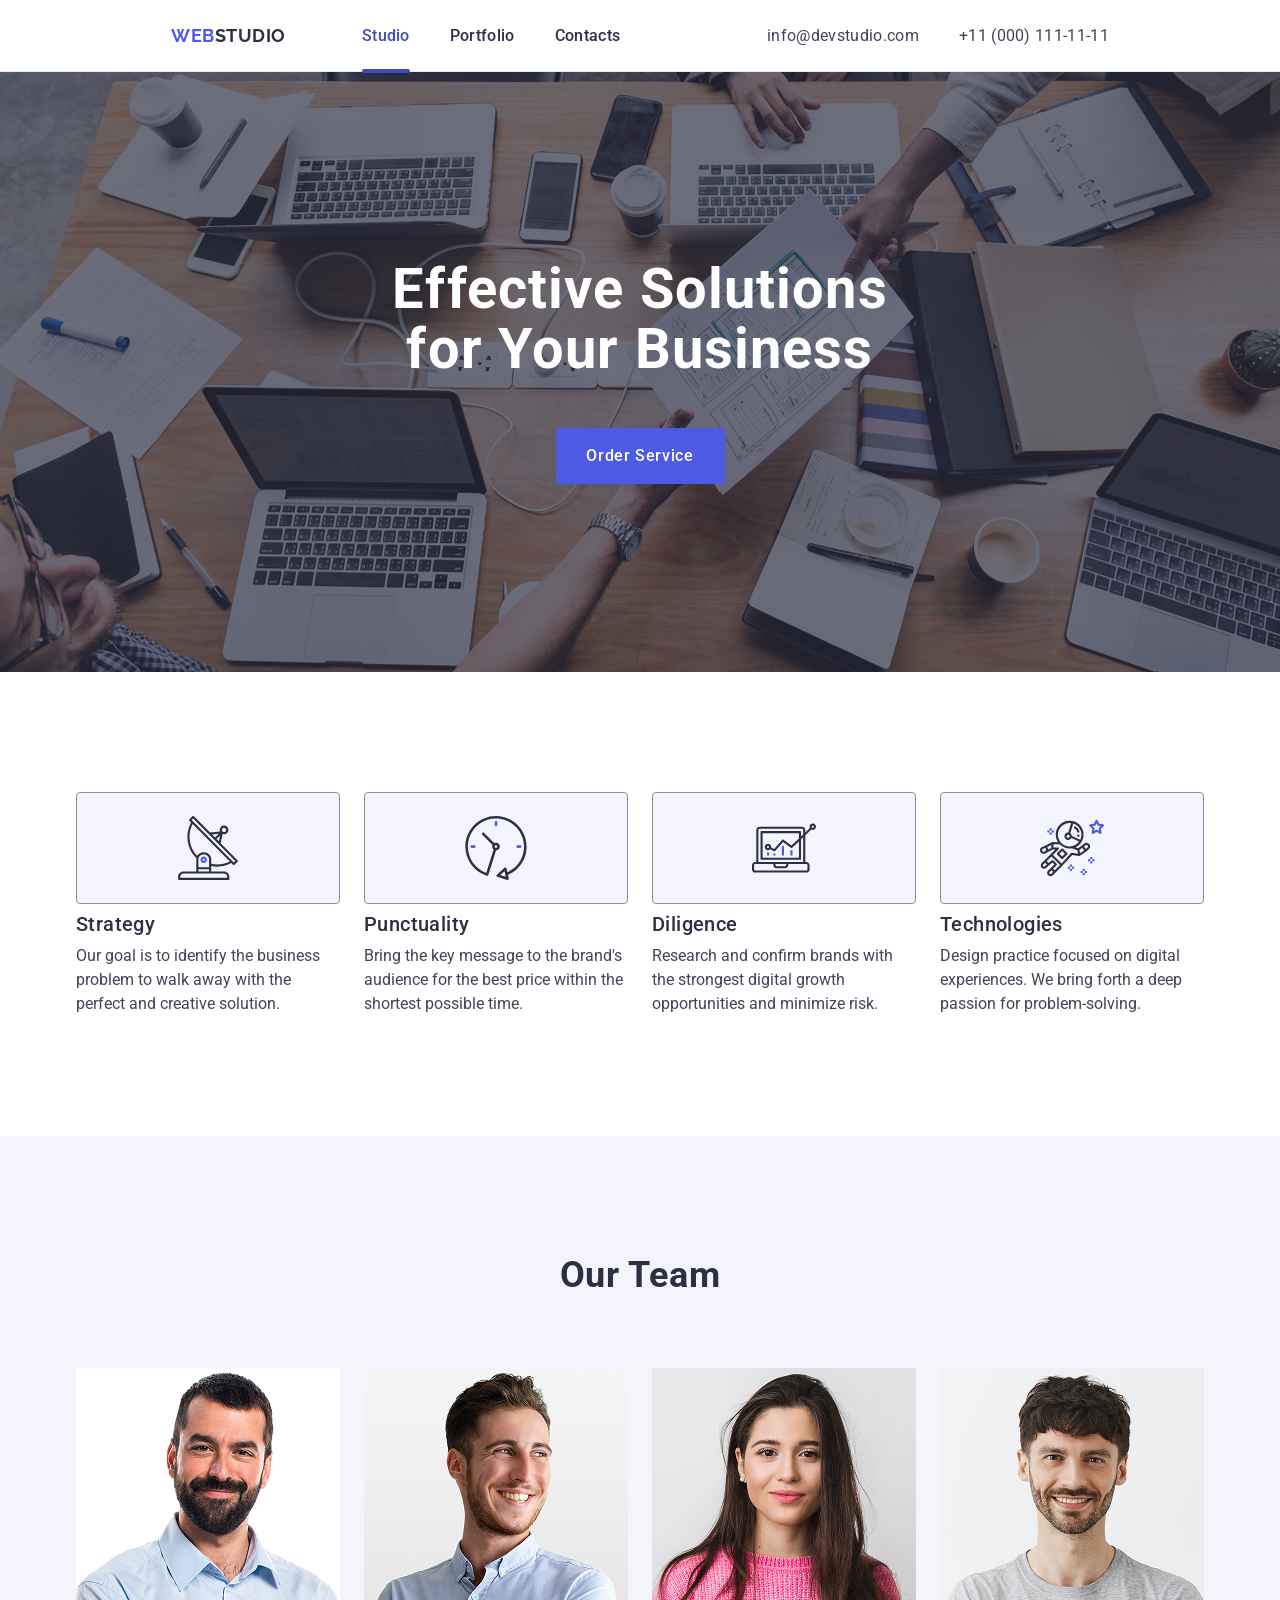
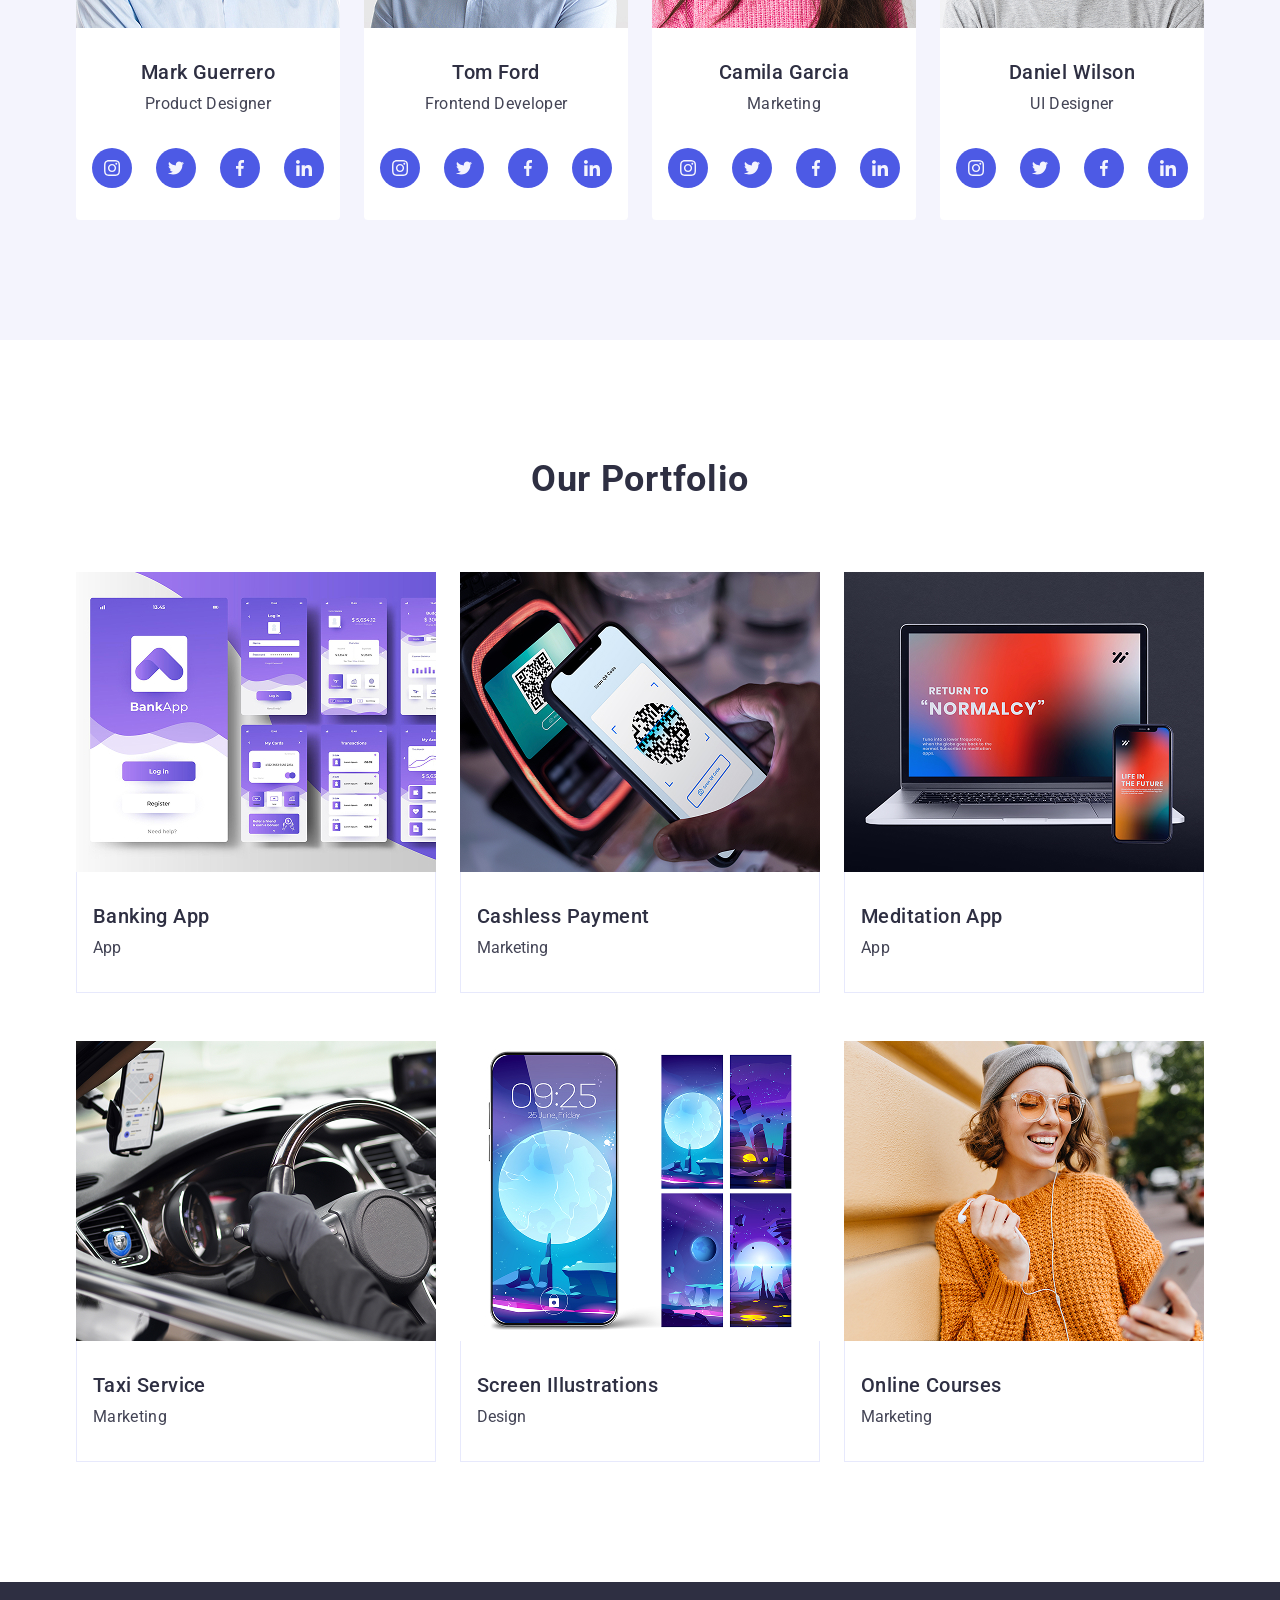
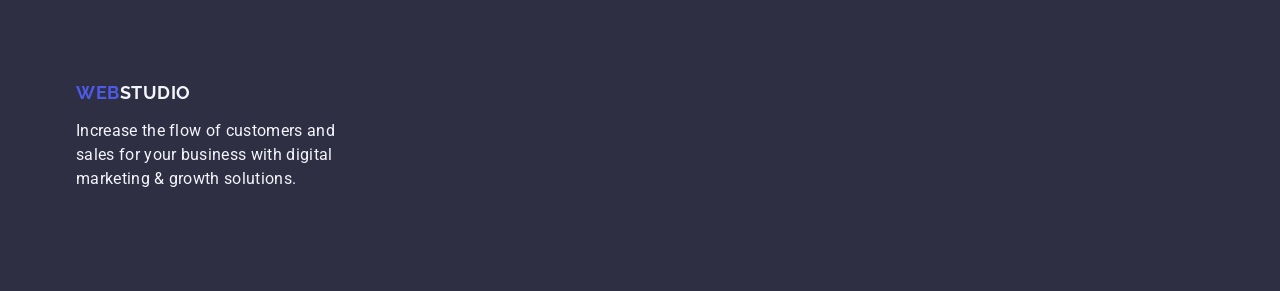
==== index.html @ c5ac5b54 "redo" ====
<!DOCTYPE html>
<html lang="en">

<head>
    <meta charset="UTF-8">
    <meta name="viewport" content="width=device-width, initial-scale=1.0">
    <title>Document</title>
    <link rel="preconnect" href="https://fonts.googleapis.com">
<link rel="preconnect" href="https://fonts.gstatic.com" crossorigin>
<link href="https://fonts.googleapis.com/css2?family=Raleway:ital,wght@0,100..900;1,100..900&family=Roboto:ital,wght@0,100..900;1,100..900&display=swap" rel="stylesheet">
    <link rel="stylesheet" href="https://cdnjs.cloudflare.com/ajax/libs/modern-normalize/3.0.1/modern-normalize.min.css" integrity="sha512-q6WgHqiHlKyOqslT/lgBgodhd03Wp4BEqKeW6nNtlOY4quzyG3VoQKFrieaCeSnuVseNKRGpGeDU3qPmabCANg==" crossorigin="anonymous" referrerpolicy="no-referrer" />
<link rel="stylesheet" href="./css/css.css">
</head>

<body>
    <header class="header">
        <div class="header-content container">
            
                
        <nav class="nav-panel">
            <a href="./index.html" class="site-logo">Web<span class="studio">Studio</span></a>
            
            <ul class="nav-items">
                
                <li><a href="./index.html" class="navigation nav-link-active">Studio</a></li>
                
                <li><a href="" class="navigation">Portfolio</a></li>
                <li><a href="" class="navigation">Contacts</a></li>
            </ul>
</nav>

            <address class="contact-information">
            <ul class="info-items">
                <li>
                    <a href="mailto:info@devstudio.com" class="info">info@devstudio.com</a>
                </li>
                <li>
                    <a href="tel:+110001111111" class="info">+11 (000) 111-11-11</a>
                </li>
            </ul>
        </address>
        </div>
    </header>

    <main>
        <section class="first-section">
        <div class="container">
            <h1 class="title">Effective Solutions
for Your Business</h1>
<button type="button" class="button">Order Service</button>
</div>
</section>


<section class="second-section">
    <div class="container">
<h2 class="second-title visually-hidden">content</h2>

<ul class="benefits">
    <li class="benefits-items">
        <div class="svg-container">
        <svg class="icon-antena icons">
            <use href="./images/icons.svg#icon-antenna" width="64" height="64"></use>
        </svg>
        </div>
        <h3 class="names-benefits">Strategy</h3>
        <p class="first-description">Our goal is to identify the business problem to walk away with the perfect and creative solution.</p>
    </li>

    <li class="benefits-items">
        <div class="svg-container">
        <svg class="icon-clock icons">
            <use href="./images/icons.svg#icon-clock" width="64" height="64"></use>
        </svg>
        </div>
        <h3 class="names-benefits"> Punctuality</h3>
        <p class="first-description">Bring the key message to the brand's audience for the best price within the shortest possible time.</p>
    </li>

    <li class="benefits-items">
        <div class="svg-container">
        <svg class="icon-diagram icons">
            <use href="./images/icons.svg#icon-diagram"></use>
        </svg>
        </div>
        <h3 class="names-benefits">Diligence</h3>
        <p class="first-description">Research and confirm brands with the strongest digital growth opportunities and minimize risk.</p>
    </li>

    <li class="benefits-items">
        <div class="svg-container">
        <svg class="icon-astronaut icons">
            <use href="./images/icons.svg#icon-astronaut" width="64" height="64"></use>
        </svg>
        </div>
        <h3 class="names-benefits">Technologies</h3>
        <p class="first-description">Design practice focused on digital experiences. We bring forth a deep passion for problem-solving.</p>
    </li>
</ul>
</div>
</section>

<section class="third-section">
    <div class="container">
<h2 class="third-title">Our Team</h2>
<ul class="workers">

    <li class="members">
        <img src="./images/webstudio/img-3.jpg" alt="designer1" width="264">
        <div class="workers-description">
        <h3 class="names">Mark Guerrero</h3>
        <p class="description">Product Designer</p>
        </div>
        <ul class="socialmedia-list">
    <li class="socialmedia-item"><a href="" class="social-link">
        <svg class="socialmedia-icon">
            <use href="./images/icons.svg#icon-instagram"></use>
        </svg>
    </a>
</li>
    <li class="socialmedia-item"><a href="" class="social-link">
        <svg class="socialmedia-icon">
            <use href="./images/icons.svg#icon-twitter"></use>
        </svg>
    </a>
</li>
    <li class="socialmedia-item"><a href="" class="social-link">
        <svg class="socialmedia-icon">
            <use href="./images/icons.svg#icon-vector"></use>
        </svg>
    </a>
</li>
    <li class="socialmedia-item"><a href="" class="social-link">
        <svg class="socialmedia-icon">
            <use href="./images/icons.svg#icon-linkedin"></use>
        </svg>
    </a>
</li>
</ul>
    </li> 

    <li class="members">
        <img src="./images/webstudio/img-2.jpg" alt="frontend" width="264">
        <div class="workers-description">
        <h3 class="names">Tom Ford</h3>
        <p class="description">Frontend Developer</p>
    </div>
    <ul class="socialmedia-list">
    <li class="socialmedia-item"><a href="" class="social-link">
        <svg class="socialmedia-icon">
            <use href="./images/icons.svg#icon-instagram"></use>
        </svg>
    </a>
</li>
    <li class="socialmedia-item"><a href="" class="social-link">
        <svg class="socialmedia-icon">
            <use href="./images/icons.svg#icon-twitter"></use>
        </svg>
    </a>
</li>
    <li class="socialmedia-item"><a href="" class="social-link">
        <svg class="socialmedia-icon">
            <use href="./images/icons.svg#icon-vector"></use>
        </svg>
    </a>
</li>
    <li class="socialmedia-item"><a href="" class="social-link">
        <svg class="socialmedia-icon">
            <use href="./images/icons.svg#icon-linkedin"></use>
        </svg>
    </a>
</li>
</ul>
    </li>

    <li class="members">
        <img src="./images/webstudio/img-1.jpg" alt="marketing" width="264">
        <div class="workers-description">
        <h3 class="names">Camila Garcia</h3>
        <p class="description">Marketing</p>
        </div>
        <ul class="socialmedia-list">
    <li class="socialmedia-item"><a href="" class="social-link">
        <svg class="socialmedia-icon">
            <use href="./images/icons.svg#icon-instagram"></use>
        </svg>
    </a>
</li>
    <li class="socialmedia-item"><a href="" class="social-link">
        <svg class="socialmedia-icon">
            <use href="./images/icons.svg#icon-twitter"></use>
        </svg>
    </a>
</li>
    <li class="socialmedia-item"><a href="" class="social-link">
        <svg class="socialmedia-icon">
            <use href="./images/icons.svg#icon-vector"></use>
        </svg>
    </a>
</li>
    <li class="socialmedia-item"><a href="" class="social-link">
        <svg class="socialmedia-icon">
            <use href="./images/icons.svg#icon-linkedin"></use>
        </svg>
    </a>
</li>
</ul>
    </li>




    <li class="members">
        <img src="./images/webstudio/img.jpg" alt="ui" width="264">
    <div class="workers-description">
        <h3 class="names">Daniel Wilson</h3>
        <p class="description">UI Designer</p>
        </div>
<ul class="socialmedia-list">
    <li class="socialmedia-item"><a href="" class="social-link">
        <svg class="socialmedia-icon">
            <use href="./images/icons.svg#icon-instagram"></use>
        </svg>
    </a>
</li>
    <li class="socialmedia-item"><a href="" class="social-link">
        <svg class="socialmedia-icon">
            <use href="./images/icons.svg#icon-twitter"></use>
        </svg>
    </a>
</li>
    <li class="socialmedia-item"><a href="" class="social-link">
        <svg class="socialmedia-icon">
            <use href="./images/icons.svg#icon-vector"></use>
        </svg>
    </a>
</li>
    <li class="socialmedia-item"><a href="" class="social-link">
        <svg class="socialmedia-icon">
            <use href="./images/icons.svg#icon-linkedin"></use>
        </svg>
    </a>
</li>
</ul>
</li>
</ul>
</div>
</section>

<section class="fourth-section">
    <div class="container">
    <h2 class="fourth-title">Our Portfolio</h2>

    <ul class="portfolio">
        <li class="portfolio-items"><img src="./images/cards/img-5.jpg" alt="card1" width="360">
            <div class="app">
            <h3 class="names-portfolio">Banking App</h3><p class="description-portfolio">App</p>
            </div>
</li>
            <li class="portfolio-items"><img src="./images/cards/img-4.jpg" alt="card2" width="360">
            <div class="app">
            <h3 class="names-portfolio">Cashless Payment</h3><p class="description-portfolio">Marketing</p>
            </div>
</li>

        <li class="portfolio-items"><img src="./images/cards/img-3.jpg" alt="card3" width="360">
            <div class="app">
            <h3 class="names-portfolio">Meditation App</h3><p class="description-pofrtfolio">App</p>
            </div>
</li>
        <li class="portfolio-items"><img src="./images/cards/img-2.jpg" alt="card4" width="360">
            <div class="app">
            <h3 class="names-portfolio">Taxi Service</h3><p class="description-pofrtfolio">Marketing</p>
            </div>
</li>
            
        <li class="portfolio-items"><img src="./images/cards/img-1.jpg" alt="card5" width="360">
            <div class="app">
            <h3 class="names-portfolio">Screen Illustrations</h3><p class="description-potrfolio">Design</p>
            </div>
</li>
        <li class="portfolio-items"><img src="./images/cards/img.jpg" alt="card6" width="360">
            <div class="app">
            <h3 class="names-portfolio">Online Courses</h3><p class="description-potrfolio">Marketing</p>
            </div>
            </li>
    </ul>
    </div>
</section>

    </main>

    <footer class="footer">
        <div class="container">
        <a href="./index.html" class="site-logo logo-footer">Web<span class="studio-second">Studio</span></a>
        <p class="footer-paragraph">Increase the flow of customers and sales for your business with digital marketing & growth solutions.</p>
</div>

    </footer>

</body>
</html>
---- css/css.css ----
body {
    font-family: "Roboto", sans-serif;
    font-weight: 400;
    size: 16px;
    line-height: 24px;
    letter-spacing: 2%;
    color: #434455;
    background-color: #FFFFFF;
}

*,
*::before,
*::after {
  box-sizing: border-box;
}

* {
    text-decoration: none;
}

ul , li {
    margin: 0;
    padding: 0;
}

h1 ,h2 ,h3 , h4 , p {
    margin: 0;
    padding: 0;
}
.site-logo {
    font-family: "Raleway", sans-serif;
    font-weight: 700;
    font-size: 18px;
    line-height: 1.17;
    letter-spacing: 0.03em;
    text-transform: uppercase;
    color:  #4d5ae5;
    
}

.first-section .container {
    display: flex;
    flex-direction: column;
    justify-content: center;
    align-items: center;
    gap:48px;
}

ul {
    list-style: none;
    
}

img {
    display: block;
    width: 100%;
}

.studio {
    color: #2e2f42;
}

.navigation {
    font-weight: 500;
    font-size: 16px;
    line-height: 1.5;
    letter-spacing: 0.02em;
    color: #2e2f42;
    text-decoration: none;
    display: block;
    padding: 24px 0;   

}

.navigation:hover,
.navigation:focus {
    color: #404bbf;
}

.contact-information {
    font-style: normal;
    margin-left: auto;
    
}

.info {
    font-size: 16px;
    line-height: 1.5;
     letter-spacing: 0.02em;
     color: #434455;
}

.info:hover,
.info:focus {
    color: #404bbf;
}



.title {
    font-size: 56px;
    line-height: 1.07;
    text-align: center;
    letter-spacing: 0.02em;
    color: #ffffff;
    

}


.button:hover,
.button:focus{
    background-color: #404BBF;
}

.second-title {
     font-weight: 500;
     font-size: 20px;
     line-height: 1.2;
     letter-spacing: 0.02em;
     color:#2e2f42;
}

.description {
    font-size: 16px;
     line-height: 1.5;
     letter-spacing: 0.02em;
     color: #434455;
}

.third-section {
    background-color: #F4F4FD;

}

.third-title {
     font-size: 36px;
     line-height: 1.11;
     text-align: center;
      letter-spacing: 0.02em;
      text-transform: capitalize;
      color: #2e2f42;
       
}

.members {
    background-color:  #FFFFFF;
}

.names {
    font-weight: 500;
     font-size: 20px;
     line-height: 1.2;
     letter-spacing: 0.02em;
     color:#2e2f42;
      margin-bottom: 8px;
    text-align: center;
    
}

.fourth-title {
    font-size: 36px;
     line-height: 1.11;
     text-align: center;
      letter-spacing: 0.02em;
      text-transform: capitalize;
      color: #2e2f42;
}

.footer {
    background-color: #2e2f42;

}

.footer-paragraph {
    line-height: 1.5;
    color:#F4F4FD;
    letter-spacing:0.02em;
}

.studio-second {
    color: #f4f4fd;
}

img {
    display: block;
}

.header {
    border-bottom: 1px solid #e7e9fc;
    display: flex;
    align-items: center;
    justify-content: center;
    padding-left: 156px;
    padding-right: 156px;
    height: 72px;
     box-shadow:0px 2px 1px rgba(46, 47, 66, 0.08), 0px 1px 1px rgba(46, 47, 66, 0.16), 0px 1px 6px rgba(46, 47, 66, 0.08);
}

.container {
    width: 1158px;
    margin: 0 auto;
     padding: 0 15px;
}

.nav-panel {
    display: flex;
    align-items: center;
}



.nav-items {
    display: flex;
    gap:40px;
    margin-left: 76px;
}


.info-items {
    display:flex;
    gap:40px;
}

.info{
    transition: color 250ms cubic-bezier(0.4, 0, 0.2, 1);
}

.info:hover{
    color: #404bbf;
}
.header-content {
    display: flex;
    align-items: center;
}


.first-section {
    padding: 188px 0;
    background-color: #2e2f42;  
background-image: linear-gradient(
    rgba(46, 47, 66, 0.7), 
    rgba(46, 47, 66, 0.7)),
  url("../images/people-office 1.jpg");
  background-size: cover;
  max-width: 1440px;
  background-repeat: no-repeat;
  margin: 0 auto;
  
}

.title {
    max-width: 496px;

}

.button {
    display: block;
    min-width: 169px;
    height: 56px;
    border: none;
    border-radius: 4px;
    background-color:#4D5AE5;
    font-family:"Roboto", sans-serif;
    font-weight: 500;
    font-size: 16px;
    line-height: 1.5;
    letter-spacing: 0.04em;
    color: #ffffff;
    cursor: pointer;
    gap: 48px;
    transition: background-color 250ms cubic-bezier(0.4, 0, 0.2, 1);
}

.second-section {
    padding: 120px 0;

}

.visually-hidden {
  position: absolute;
  width: 1px;
  height: 1px;
  margin: -1px;
  border: 0;
  padding: 0;
  
  white-space: nowrap;
  clip-path: inset(100%);
  clip: rect(0 0 0 0);
  overflow: hidden;
}

.benefits {
display: flex;
gap: 24px;
}

.benefits-items {
width: calc((100% - 72px) / 4);
}


.svg-container {
    display: flex;
    justify-content: center;
    align-items: center;
    background-color: #F4F4FD;
    width: 100%;
    height: 112px;
    border-radius: 4px;
    border: 1px solid rgba(142, 143, 153, 1);
    margin-bottom: 8px;
}

.icons {
    width: 64px;
    height: 64px;
}

.names-benefits {
    margin-bottom: 8px;
    font-weight: 500;
     font-size: 20px;
     line-height: 1.2;
     letter-spacing: 0.02em;
     color:#2e2f42;

     
}


.third-section {
    padding: 120px 0;

}

.third-title {
    margin-bottom: 72px;
}

.workers {
    display: flex;
    gap: 24px;
}

.members{
width: calc((100% - 72px) / 4); 
border-radius: 0px 0px 4px 4px; 
}

.workers-description {
    padding: 32px 0;
}

.description {
    text-align: center;
}

.fourth-section {
    padding-top: 120px;
     padding-bottom: 120px;

}

.fourth-title {
    margin-bottom: 72px;

}

.portfolio {
    display: flex;
    flex-wrap: wrap;
    column-gap: 24px;
     row-gap: 48px;

}

.portfolio-items {
width: calc((100% - 48px) / 3); 
}


.app {
    padding: 32px 16px;
    border: 1px solid #e7e9fc;
    border-top: none;
}

.footer {
    padding: 100px 0;

}

.logo-footer {
    display: inline-block;
    margin-bottom: 16px;
    margin-right: 0;
}

.footer-paragraph {
    max-width: 264px;
}

.names-portfolio {
    font-weight: 500;
     font-size: 20px;
     line-height: 1.2;
     letter-spacing: 0.02em;
     color:#2e2f42;
      margin-bottom: 8px;
}

.description-pofrtfolio {
    font-size: 16px;
     line-height: 1.5;
     letter-spacing: 0.02em;
     color: #434455;
}

.socialmedia-icon {
    width: 16px;
    height: 16px;
    fill: #f4f4fd;
}

.social-link {
background-color: #4d5ae5;
    border-radius: 50%;
    width: 40px;
    height: 40px;
    display: flex;
    justify-content: center;
    align-items: center;
    margin-bottom: 32px;
}

.socialmedia-list {
    display: flex;
    gap: 24px;
    justify-content: center;
    
    
}

.nav-link-active {
    position: relative;
    color: #404bbf;
    transition: color 250ms cubic-bezier(0.4, 0, 0.2, 1);
}

.nav-link-active::after{
    content: "";
    position: absolute;
    width: 100%;
    bottom: -1px;
    left: 0;
    height: 4px;
    background-color: #404bbf;
    border-radius: 2px;
}
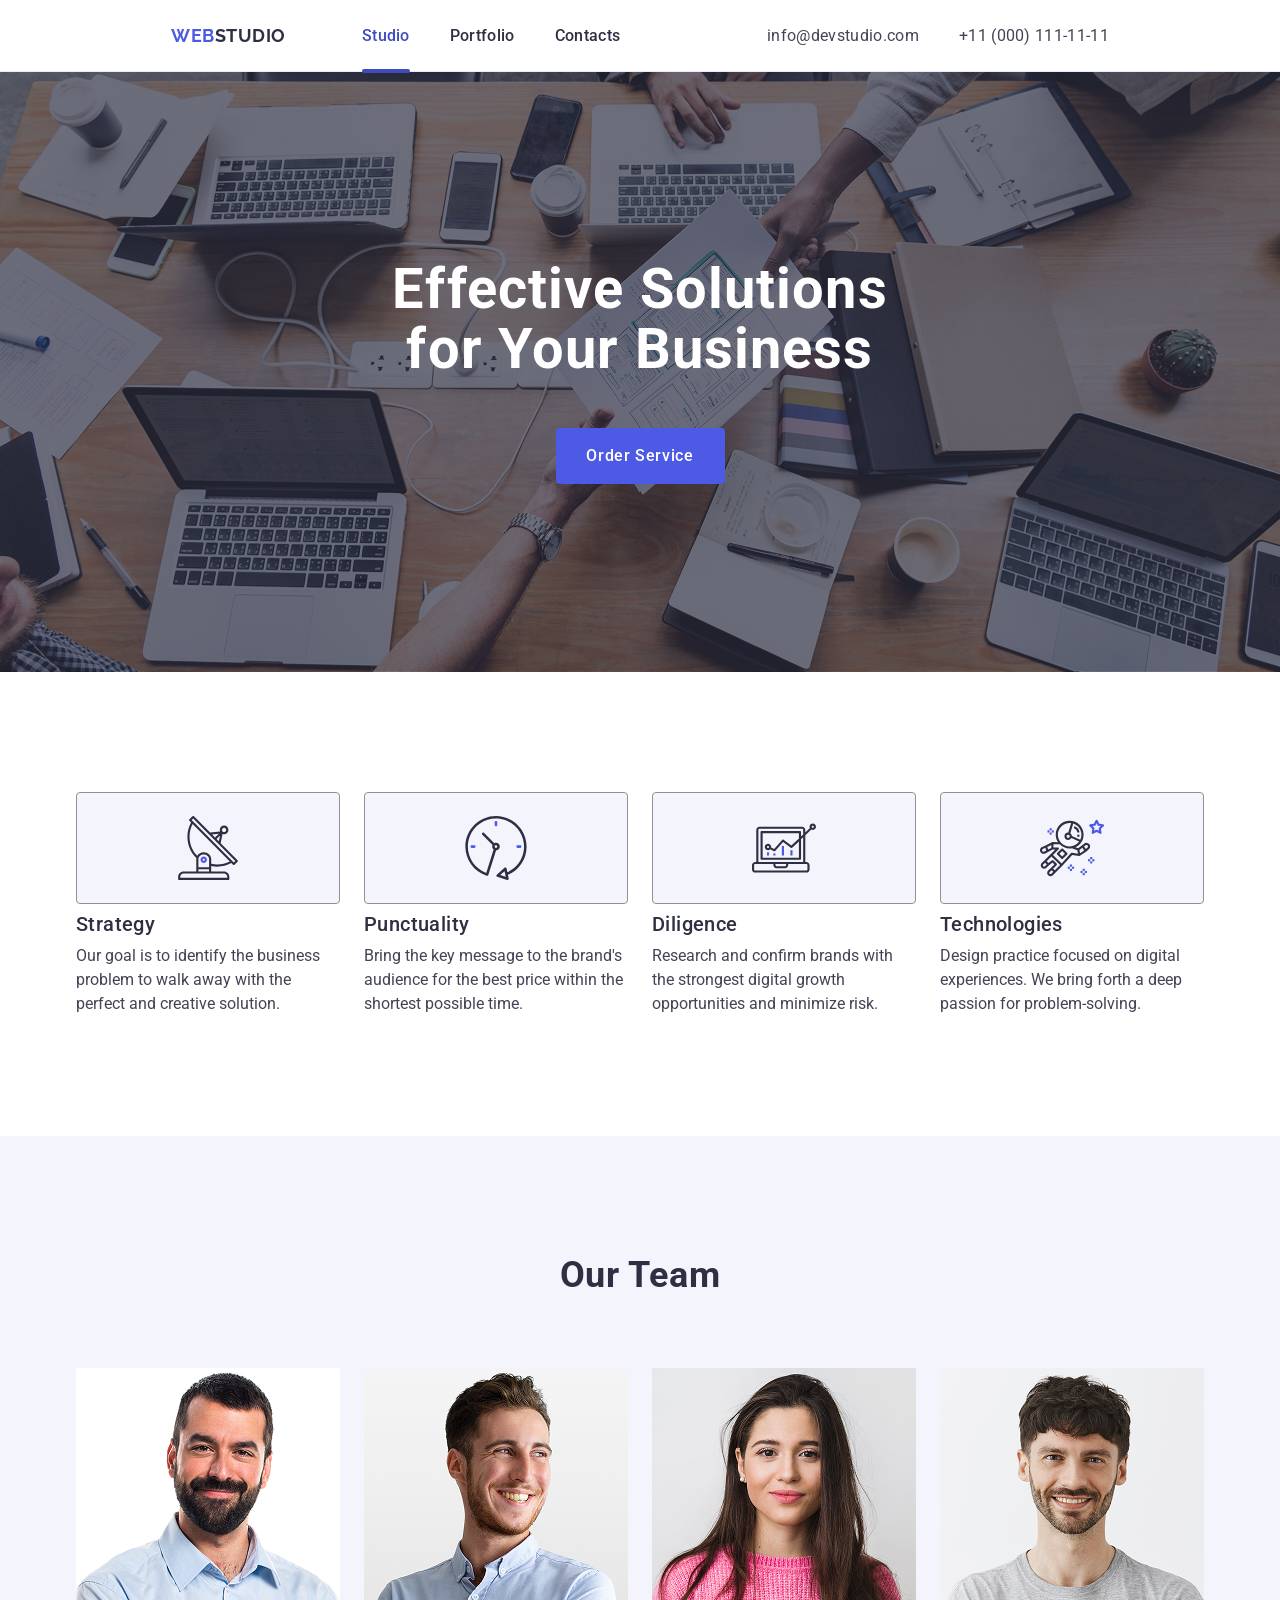
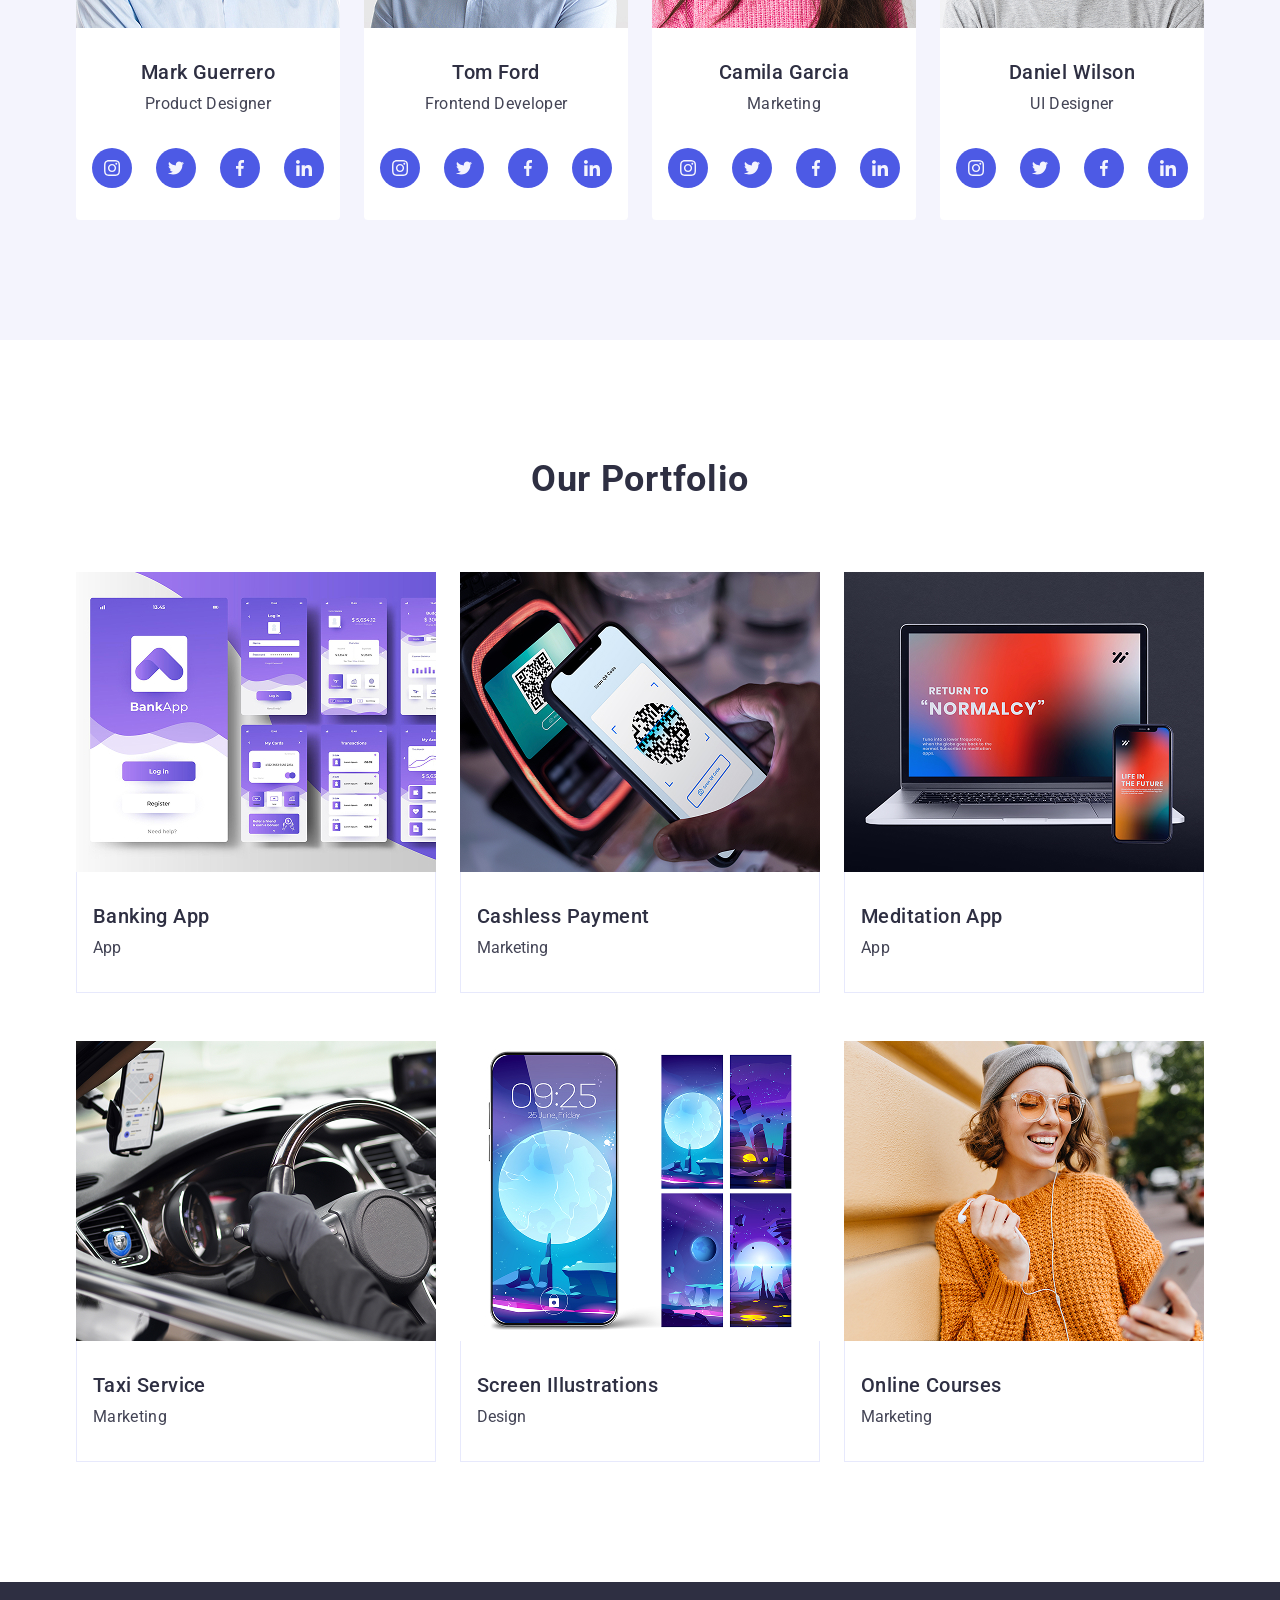
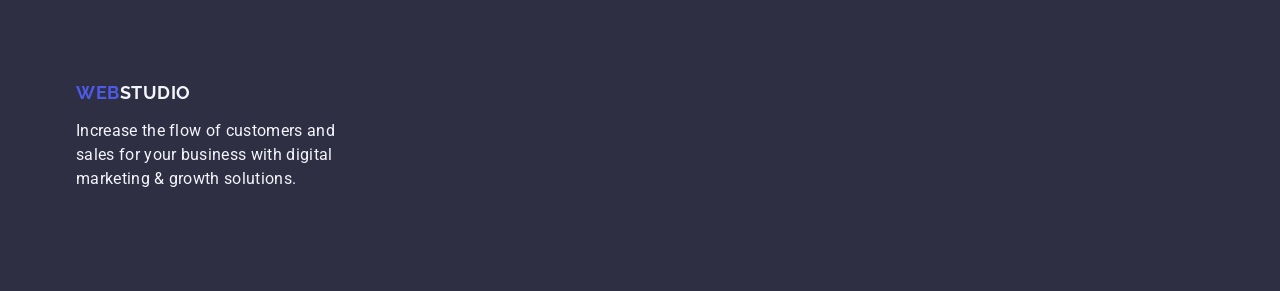
==== commit b15fd787: "redo" ====
--- a/index.html
+++ b/index.html
@@ -59,8 +59,8 @@
 <ul class="benefits">
     <li class="benefits-items">
         <div class="svg-container">
-        <svg class="icon-antena icons">
-            <use href="./images/icons.svg#icon-antenna" width="64" height="64"></use>
+        <svg class="icon-antena icons" width="64" height="64">
+            <use href="./images/icons.svg#icon-antenna"></use>
         </svg>
         </div>
         <h3 class="names-benefits">Strategy</h3>
@@ -69,8 +69,8 @@
 
     <li class="benefits-items">
         <div class="svg-container">
-        <svg class="icon-clock icons">
-            <use href="./images/icons.svg#icon-clock" width="64" height="64"></use>
+        <svg class="icon-clock icons" width="64" height="64">
+            <use href="./images/icons.svg#icon-clock"></use>
         </svg>
         </div>
         <h3 class="names-benefits"> Punctuality</h3>
@@ -79,7 +79,7 @@
 
     <li class="benefits-items">
         <div class="svg-container">
-        <svg class="icon-diagram icons">
+        <svg class="icon-diagram icons" width="64" height="64">
             <use href="./images/icons.svg#icon-diagram"></use>
         </svg>
         </div>
@@ -89,8 +89,8 @@
 
     <li class="benefits-items">
         <div class="svg-container">
-        <svg class="icon-astronaut icons">
-            <use href="./images/icons.svg#icon-astronaut" width="64" height="64"></use>
+        <svg class="icon-astronaut icons" width="64" height="64">
+            <use href="./images/icons.svg#icon-astronaut"></use>
         </svg>
         </div>
         <h3 class="names-benefits">Technologies</h3>
--- a/css/css.css
+++ b/css/css.css
@@ -241,12 +241,12 @@
 background-image: linear-gradient(
     rgba(46, 47, 66, 0.7), 
     rgba(46, 47, 66, 0.7)),
-  url("../images/people-office 1.jpg");
+  url(../images/people-office1.jpg);
   background-size: cover;
   max-width: 1440px;
   background-repeat: no-repeat;
   margin: 0 auto;
-  
+  background-position: center;
 }
 
 .title {
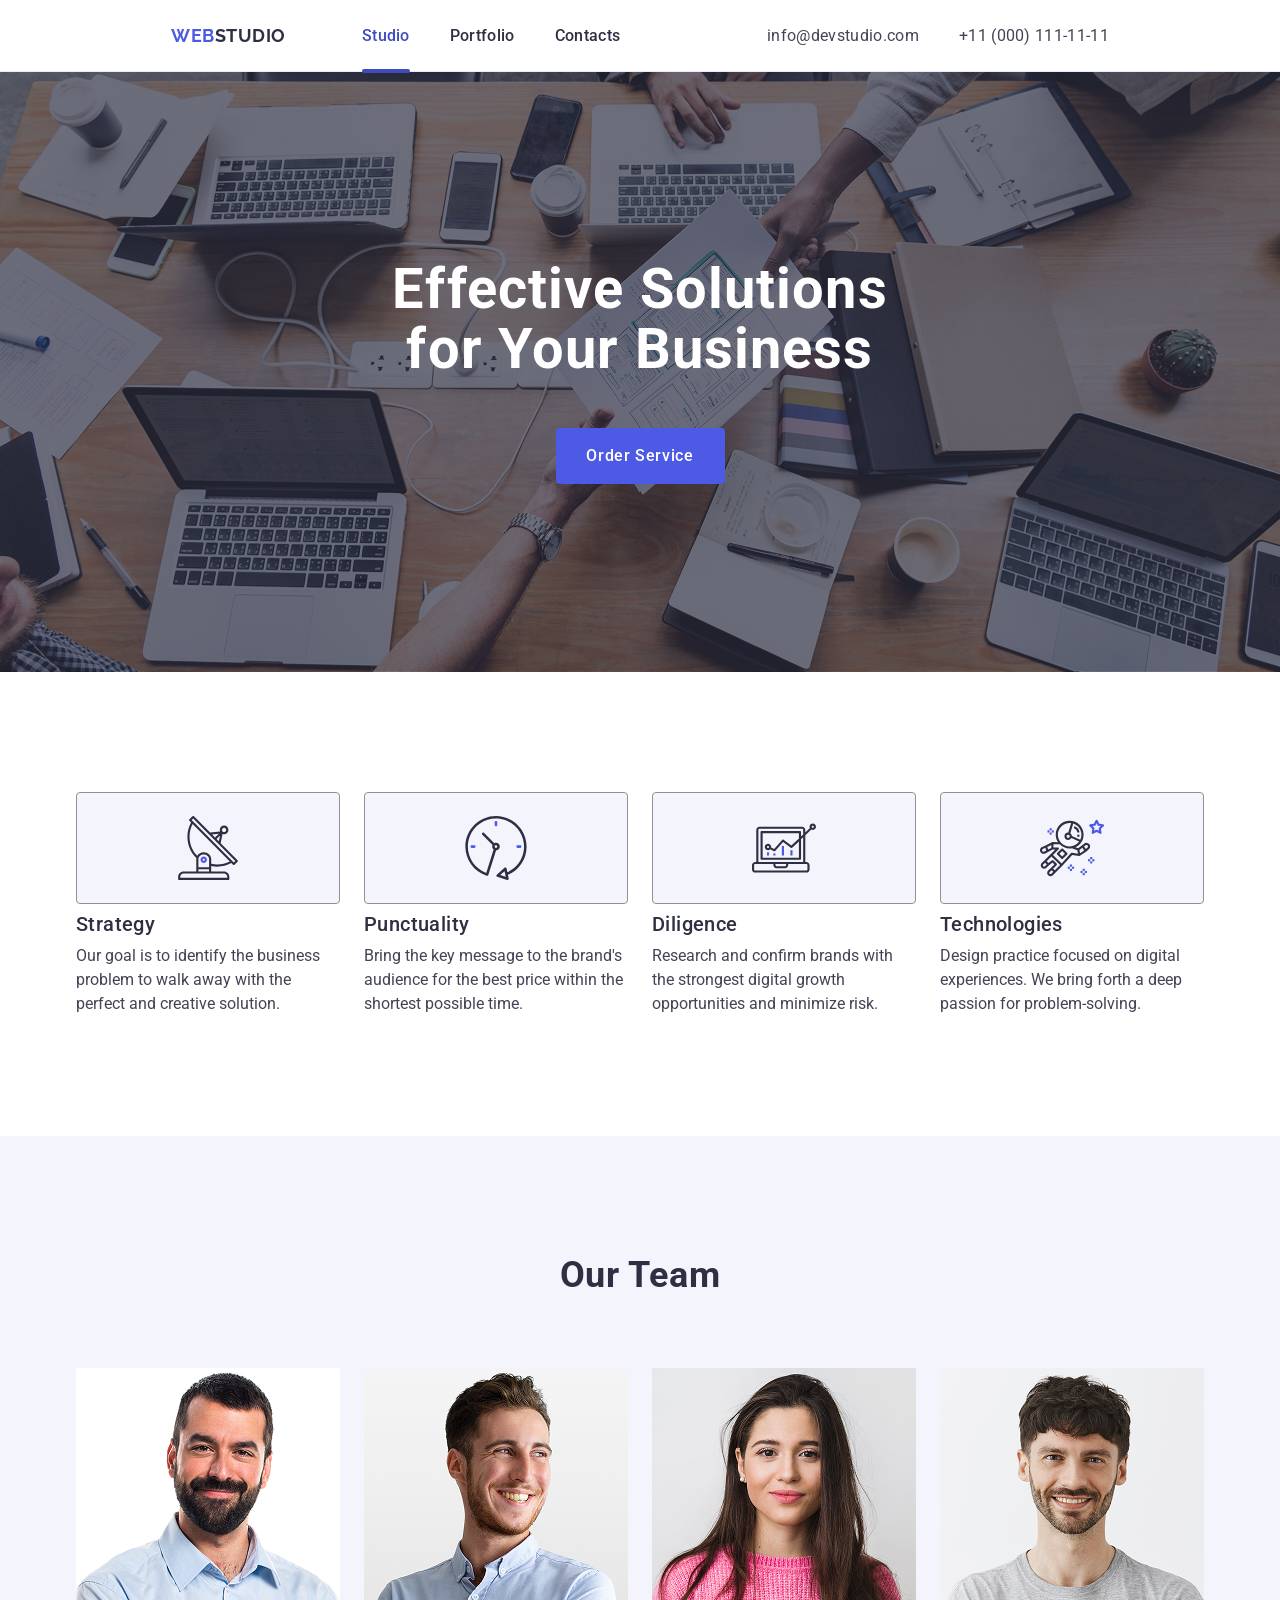
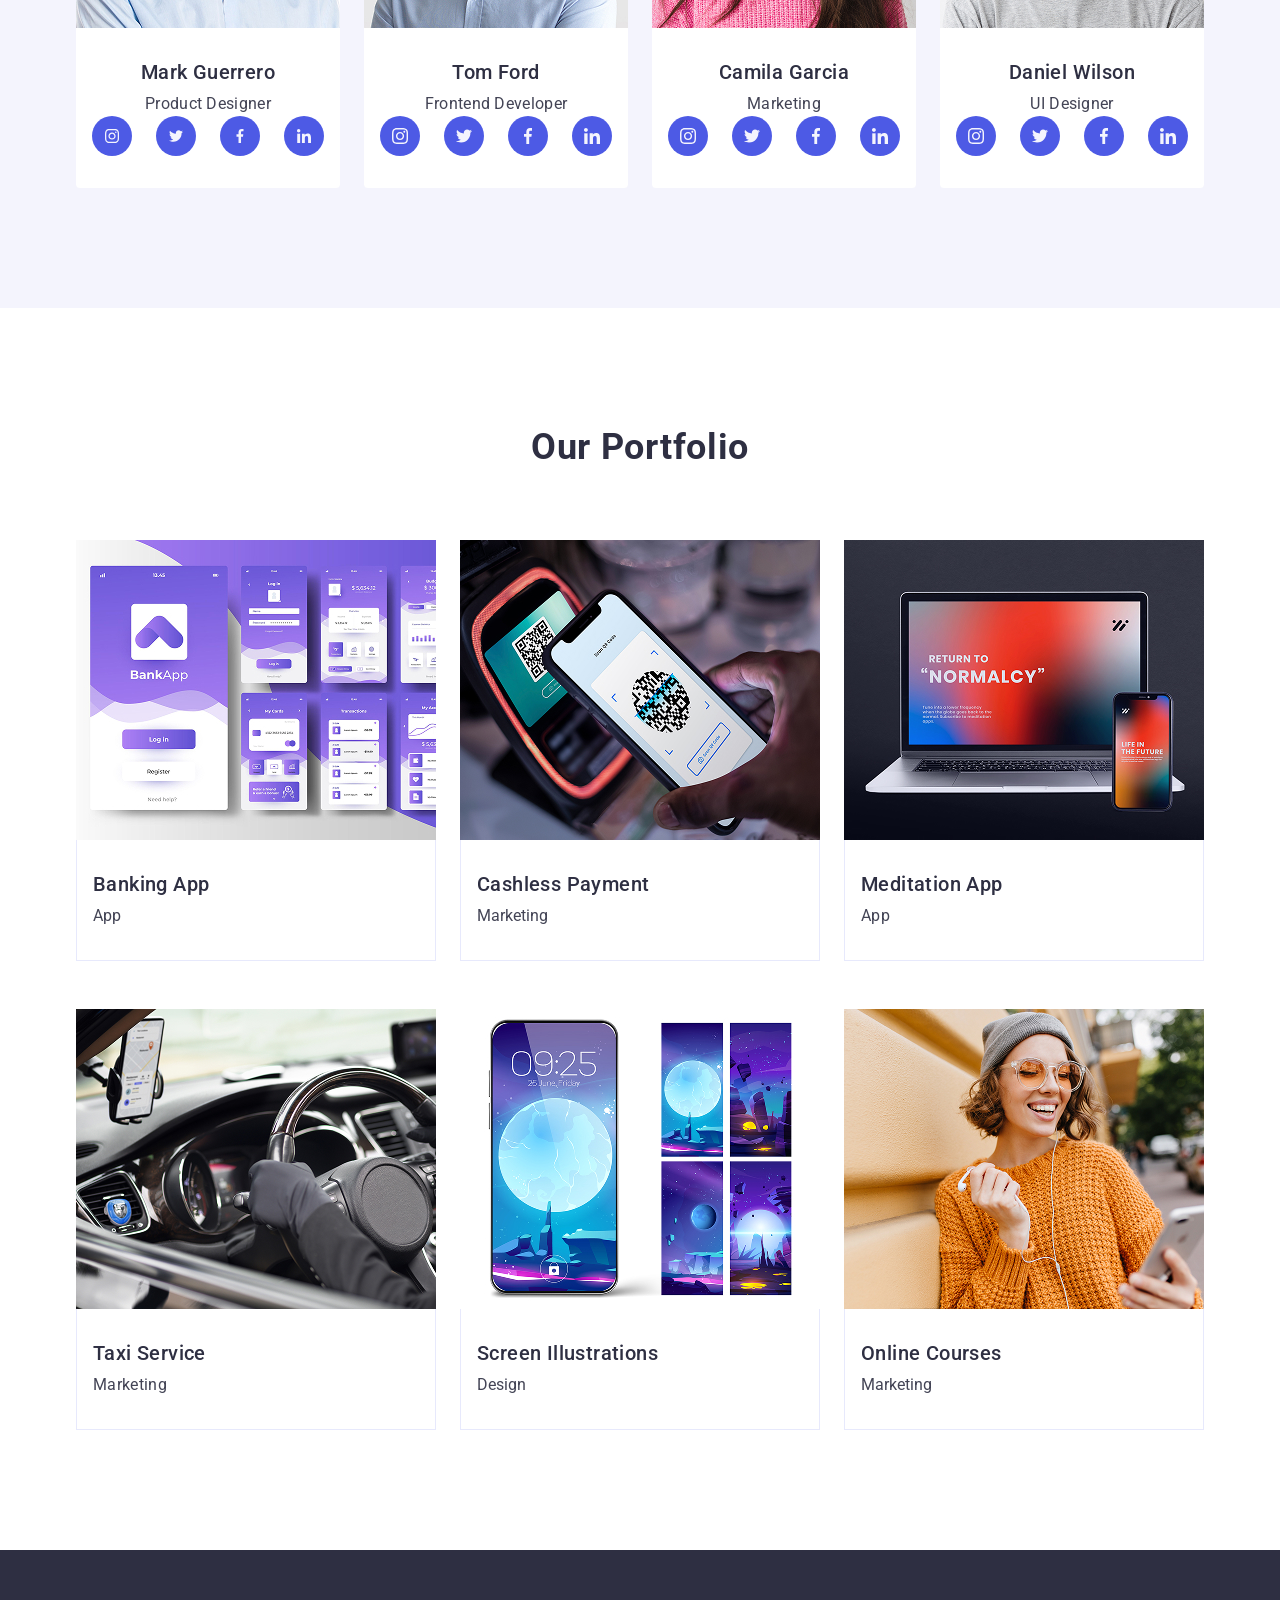
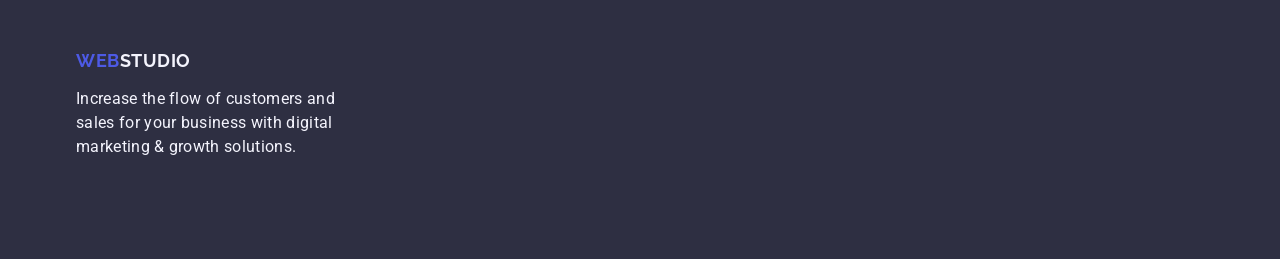
==== commit 49df53e1: "redo" ====
--- a/index.html
+++ b/index.html
@@ -59,7 +59,7 @@
 <ul class="benefits">
     <li class="benefits-items">
         <div class="svg-container">
-        <svg class="icon-antena icons" width="64" height="64">
+        <svg class="icon-antena" width="64" height="64">
             <use href="./images/icons.svg#icon-antenna"></use>
         </svg>
         </div>
@@ -69,7 +69,7 @@
 
     <li class="benefits-items">
         <div class="svg-container">
-        <svg class="icon-clock icons" width="64" height="64">
+        <svg class="icon-clock" width="64" height="64">
             <use href="./images/icons.svg#icon-clock"></use>
         </svg>
         </div>
@@ -79,7 +79,7 @@
 
     <li class="benefits-items">
         <div class="svg-container">
-        <svg class="icon-diagram icons" width="64" height="64">
+        <svg class="icon-diagram" width="64" height="64">
             <use href="./images/icons.svg#icon-diagram"></use>
         </svg>
         </div>
@@ -89,7 +89,7 @@
 
     <li class="benefits-items">
         <div class="svg-container">
-        <svg class="icon-astronaut icons" width="64" height="64">
+        <svg class="icon-astronaut" width="64" height="64">
             <use href="./images/icons.svg#icon-astronaut"></use>
         </svg>
         </div>
@@ -110,33 +110,34 @@
         <div class="workers-description">
         <h3 class="names">Mark Guerrero</h3>
         <p class="description">Product Designer</p>
-        </div>
+
         <ul class="socialmedia-list">
     <li class="socialmedia-item"><a href="" class="social-link">
-        <svg class="socialmedia-icon">
+        <svg class="socialmedia-icon" width="14" height="14">
             <use href="./images/icons.svg#icon-instagram"></use>
         </svg>
     </a>
 </li>
     <li class="socialmedia-item"><a href="" class="social-link">
-        <svg class="socialmedia-icon">
+        <svg class="socialmedia-icon" width="14" height="14">
             <use href="./images/icons.svg#icon-twitter"></use>
         </svg>
     </a>
 </li>
     <li class="socialmedia-item"><a href="" class="social-link">
-        <svg class="socialmedia-icon">
+        <svg class="socialmedia-icon" width="14" height="14">
             <use href="./images/icons.svg#icon-vector"></use>
         </svg>
     </a>
 </li>
     <li class="socialmedia-item"><a href="" class="social-link">
-        <svg class="socialmedia-icon">
+        <svg class="socialmedia-icon" width="14" height="14">
             <use href="./images/icons.svg#icon-linkedin"></use>
         </svg>
     </a>
 </li>
 </ul>
+</div>
     </li> 
 
     <li class="members">
@@ -144,33 +145,33 @@
         <div class="workers-description">
         <h3 class="names">Tom Ford</h3>
         <p class="description">Frontend Developer</p>
-    </div>
     <ul class="socialmedia-list">
     <li class="socialmedia-item"><a href="" class="social-link">
-        <svg class="socialmedia-icon">
+        <svg class="socialmedia-icon" width="16" height="16">
             <use href="./images/icons.svg#icon-instagram"></use>
         </svg>
     </a>
 </li>
     <li class="socialmedia-item"><a href="" class="social-link">
-        <svg class="socialmedia-icon">
+        <svg class="socialmedia-icon" width="16" height="16">
             <use href="./images/icons.svg#icon-twitter"></use>
         </svg>
     </a>
 </li>
     <li class="socialmedia-item"><a href="" class="social-link">
-        <svg class="socialmedia-icon">
+        <svg class="socialmedia-icon" width="16" height="16">
             <use href="./images/icons.svg#icon-vector"></use>
         </svg>
     </a>
 </li>
     <li class="socialmedia-item"><a href="" class="social-link">
-        <svg class="socialmedia-icon">
+        <svg class="socialmedia-icon" width="16" height="16">
             <use href="./images/icons.svg#icon-linkedin"></use>
         </svg>
     </a>
 </li>
 </ul>
+        </div>
     </li>
 
     <li class="members">
@@ -178,33 +179,34 @@
         <div class="workers-description">
         <h3 class="names">Camila Garcia</h3>
         <p class="description">Marketing</p>
-        </div>
+    
         <ul class="socialmedia-list">
     <li class="socialmedia-item"><a href="" class="social-link">
-        <svg class="socialmedia-icon">
+        <svg class="socialmedia-icon" width="16" height="16">
             <use href="./images/icons.svg#icon-instagram"></use>
         </svg>
     </a>
 </li>
     <li class="socialmedia-item"><a href="" class="social-link">
-        <svg class="socialmedia-icon">
+        <svg class="socialmedia-icon" width="16" height="16">
             <use href="./images/icons.svg#icon-twitter"></use>
         </svg>
     </a>
 </li>
     <li class="socialmedia-item"><a href="" class="social-link">
-        <svg class="socialmedia-icon">
+        <svg class="socialmedia-icon" width="16" height="16">
             <use href="./images/icons.svg#icon-vector"></use>
         </svg>
     </a>
 </li>
     <li class="socialmedia-item"><a href="" class="social-link">
-        <svg class="socialmedia-icon">
+        <svg class="socialmedia-icon" width="16" height="16">
             <use href="./images/icons.svg#icon-linkedin"></use>
         </svg>
     </a>
 </li>
 </ul>
+</div>
     </li>
 
 
@@ -215,36 +217,38 @@
     <div class="workers-description">
         <h3 class="names">Daniel Wilson</h3>
         <p class="description">UI Designer</p>
-        </div>
+        
 <ul class="socialmedia-list">
     <li class="socialmedia-item"><a href="" class="social-link">
-        <svg class="socialmedia-icon">
+        <svg class="socialmedia-icon" width="16" height="16">
             <use href="./images/icons.svg#icon-instagram"></use>
         </svg>
     </a>
 </li>
     <li class="socialmedia-item"><a href="" class="social-link">
-        <svg class="socialmedia-icon">
+        <svg class="socialmedia-icon" width="16" height="16">
             <use href="./images/icons.svg#icon-twitter"></use>
         </svg>
     </a>
 </li>
     <li class="socialmedia-item"><a href="" class="social-link">
-        <svg class="socialmedia-icon">
+        <svg class="socialmedia-icon" width="16" height="16">
             <use href="./images/icons.svg#icon-vector"></use>
         </svg>
     </a>
 </li>
     <li class="socialmedia-item"><a href="" class="social-link">
-        <svg class="socialmedia-icon">
+        <svg class="socialmedia-icon" width="16" height="16">
             <use href="./images/icons.svg#icon-linkedin"></use>
         </svg>
     </a>
 </li>
 </ul>
-</li>
-</ul>
-</div>
+</div>
+</li>
+
+</div>
+</ul>
 </section>
 
 <section class="fourth-section">
--- a/css/css.css
+++ b/css/css.css
@@ -143,9 +143,6 @@
        
 }
 
-.members {
-    background-color:  #FFFFFF;
-}
 
 .names {
     font-weight: 500;
@@ -313,10 +310,7 @@
     margin-bottom: 8px;
 }
 
-.icons {
-    width: 64px;
-    height: 64px;
-}
+
 
 .names-benefits {
     margin-bottom: 8px;
@@ -347,6 +341,7 @@
 .members{
 width: calc((100% - 72px) / 4); 
 border-radius: 0px 0px 4px 4px; 
+background-color:  #FFFFFF;
 }
 
 .workers-description {
@@ -419,28 +414,36 @@
 }
 
 .socialmedia-icon {
-    width: 16px;
-    height: 16px;
     fill: #f4f4fd;
+
 }
 
 .social-link {
 background-color: #4d5ae5;
     border-radius: 50%;
+    display: flex;
+    justify-content: center;
+    align-items: center;
+    margin-bottom: 32px;
+    width: 100%;
+    height: 100%;
+    transition: background-color 250ms cubic-bezier(0.4, 0, 0.2, 1);
+}
+
+.social-link:hover,
+.social-link:focus {
+     background-color: #404bbf;
+}
+
+.socialmedia-list {
+    display: flex;
+    justify-content: center;
+    gap: 24px;
+}
+
+.socialmedia-item {
     width: 40px;
     height: 40px;
-    display: flex;
-    justify-content: center;
-    align-items: center;
-    margin-bottom: 32px;
-}
-
-.socialmedia-list {
-    display: flex;
-    gap: 24px;
-    justify-content: center;
-    
-    
 }
 
 .nav-link-active {
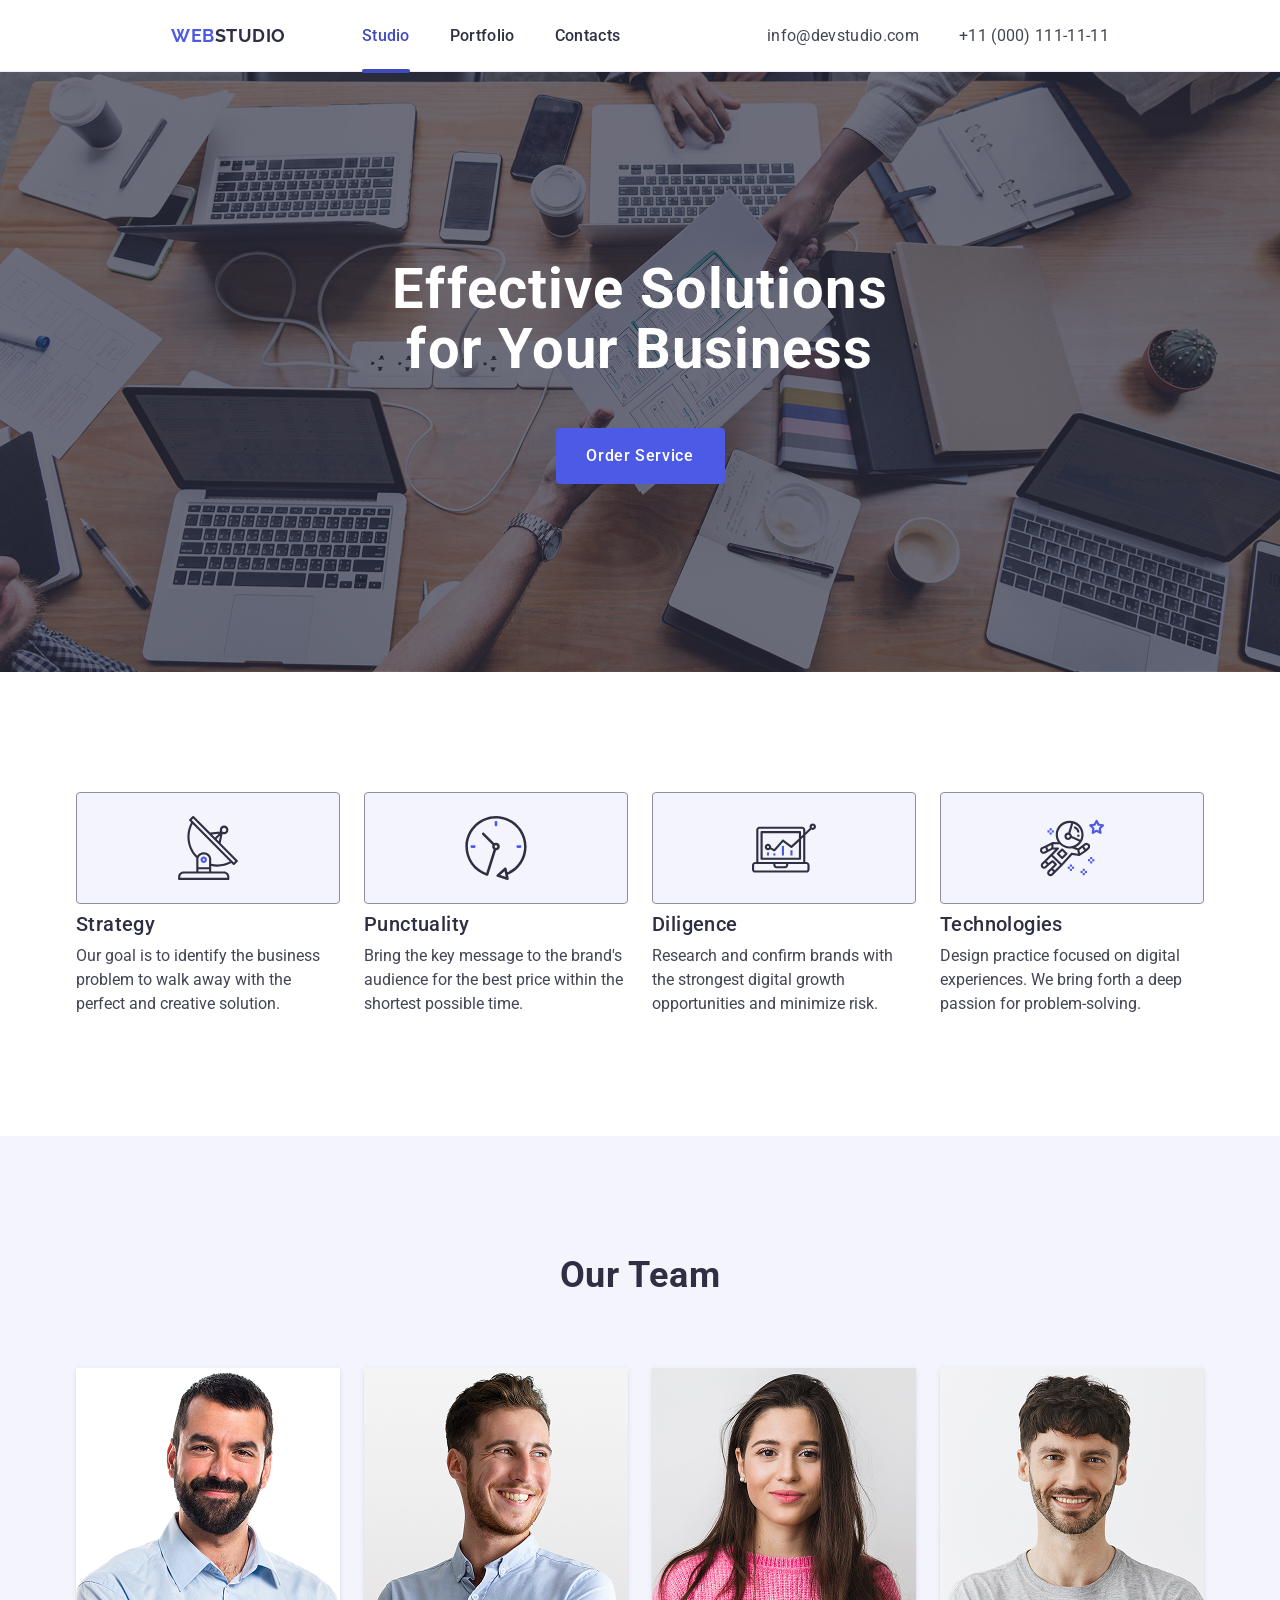
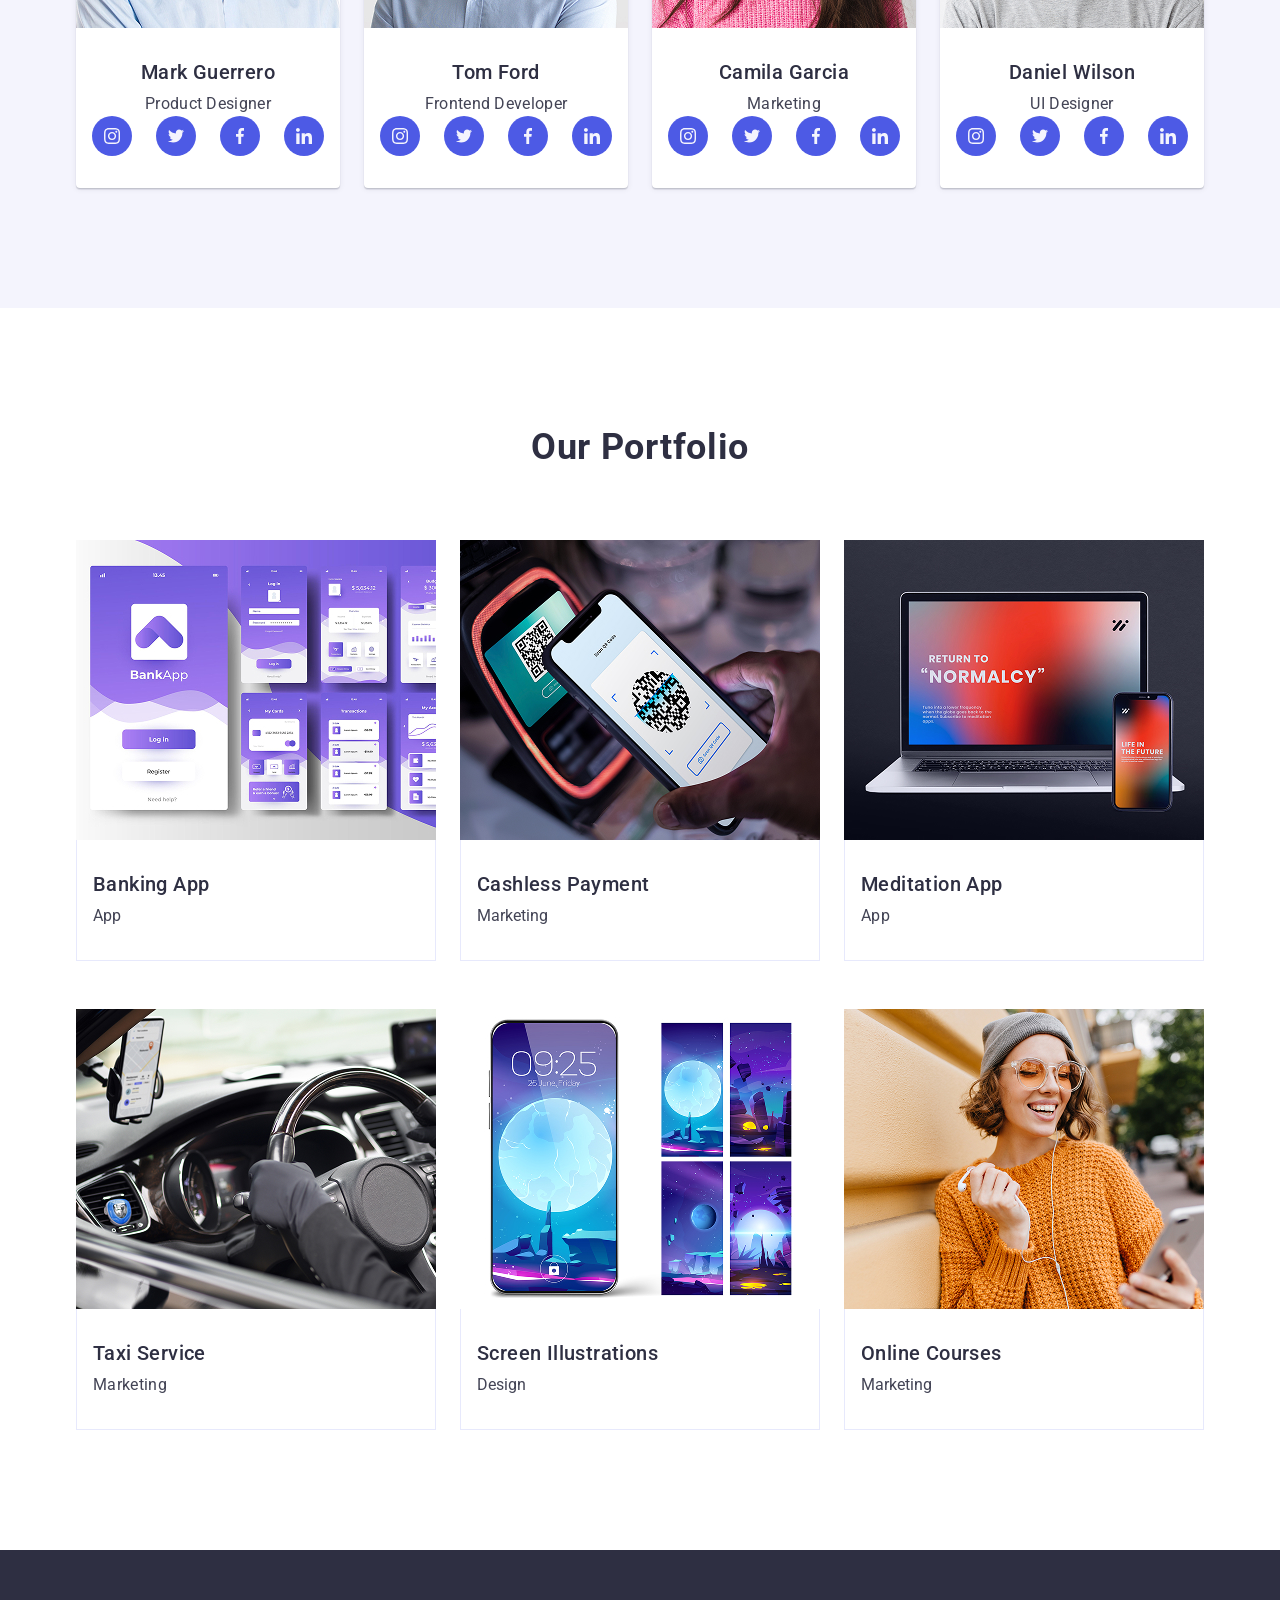
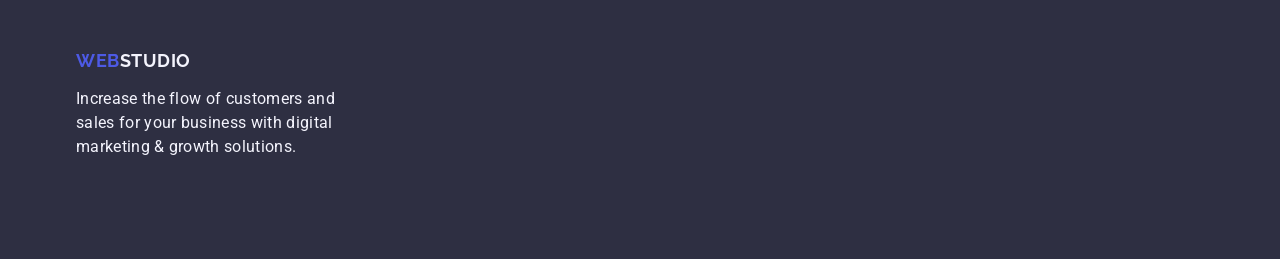
==== commit e4cb9c87: "redo" ====
--- a/index.html
+++ b/index.html
@@ -113,25 +113,25 @@
 
         <ul class="socialmedia-list">
     <li class="socialmedia-item"><a href="" class="social-link">
-        <svg class="socialmedia-icon" width="14" height="14">
+        <svg class="socialmedia-icon" width="16" height="16">
             <use href="./images/icons.svg#icon-instagram"></use>
         </svg>
     </a>
 </li>
     <li class="socialmedia-item"><a href="" class="social-link">
-        <svg class="socialmedia-icon" width="14" height="14">
+        <svg class="socialmedia-icon" width="16" height="16">
             <use href="./images/icons.svg#icon-twitter"></use>
         </svg>
     </a>
 </li>
     <li class="socialmedia-item"><a href="" class="social-link">
-        <svg class="socialmedia-icon" width="14" height="14">
+        <svg class="socialmedia-icon" width="16" height="16">
             <use href="./images/icons.svg#icon-vector"></use>
         </svg>
     </a>
 </li>
     <li class="socialmedia-item"><a href="" class="social-link">
-        <svg class="socialmedia-icon" width="14" height="14">
+        <svg class="socialmedia-icon" width="16" height="16">
             <use href="./images/icons.svg#icon-linkedin"></use>
         </svg>
     </a>
--- a/css/css.css
+++ b/css/css.css
@@ -342,6 +342,7 @@
 width: calc((100% - 72px) / 4); 
 border-radius: 0px 0px 4px 4px; 
 background-color:  #FFFFFF;
+box-shadow: 0px 1px 6px rgba(46, 47, 66, 0.08), 0px 1px 1px rgba(46, 47, 66, 0.16), 0px 2px 1px rgba(46, 47, 66, 0.08);
 }
 
 .workers-description {
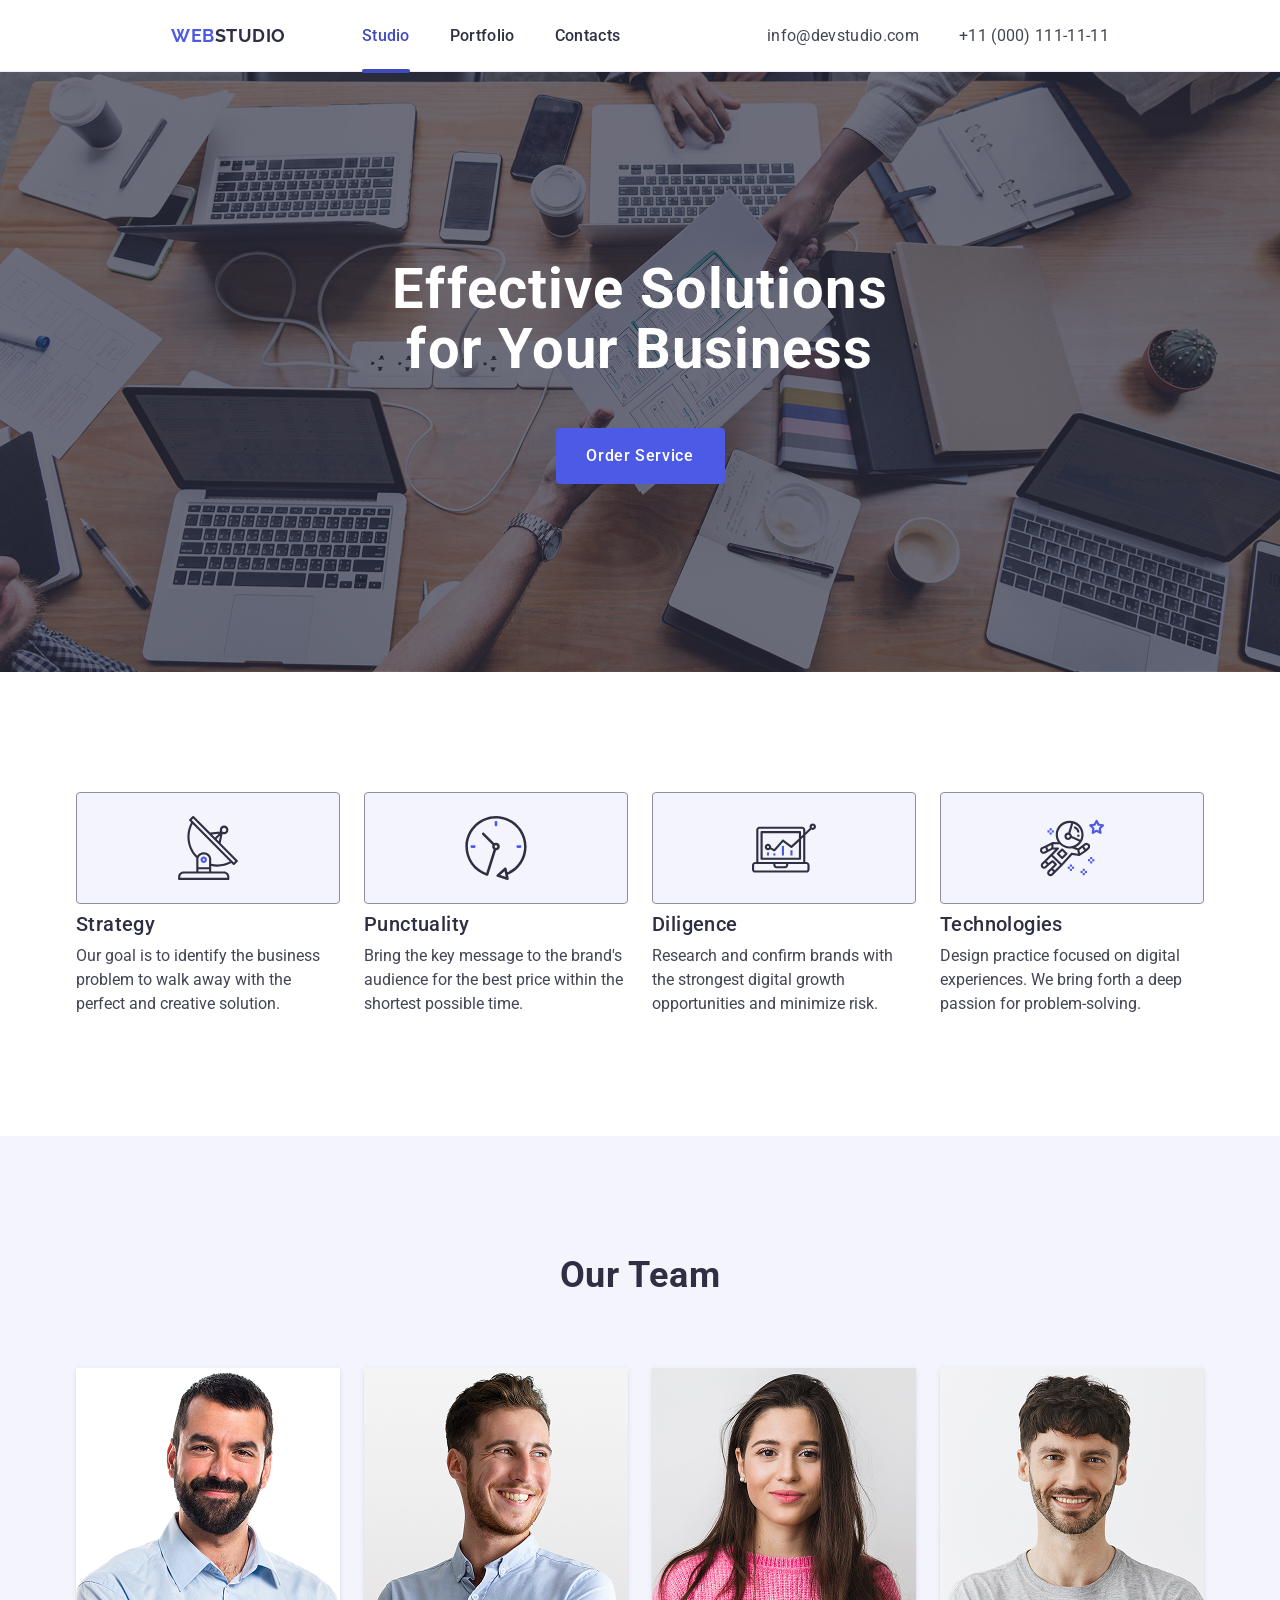
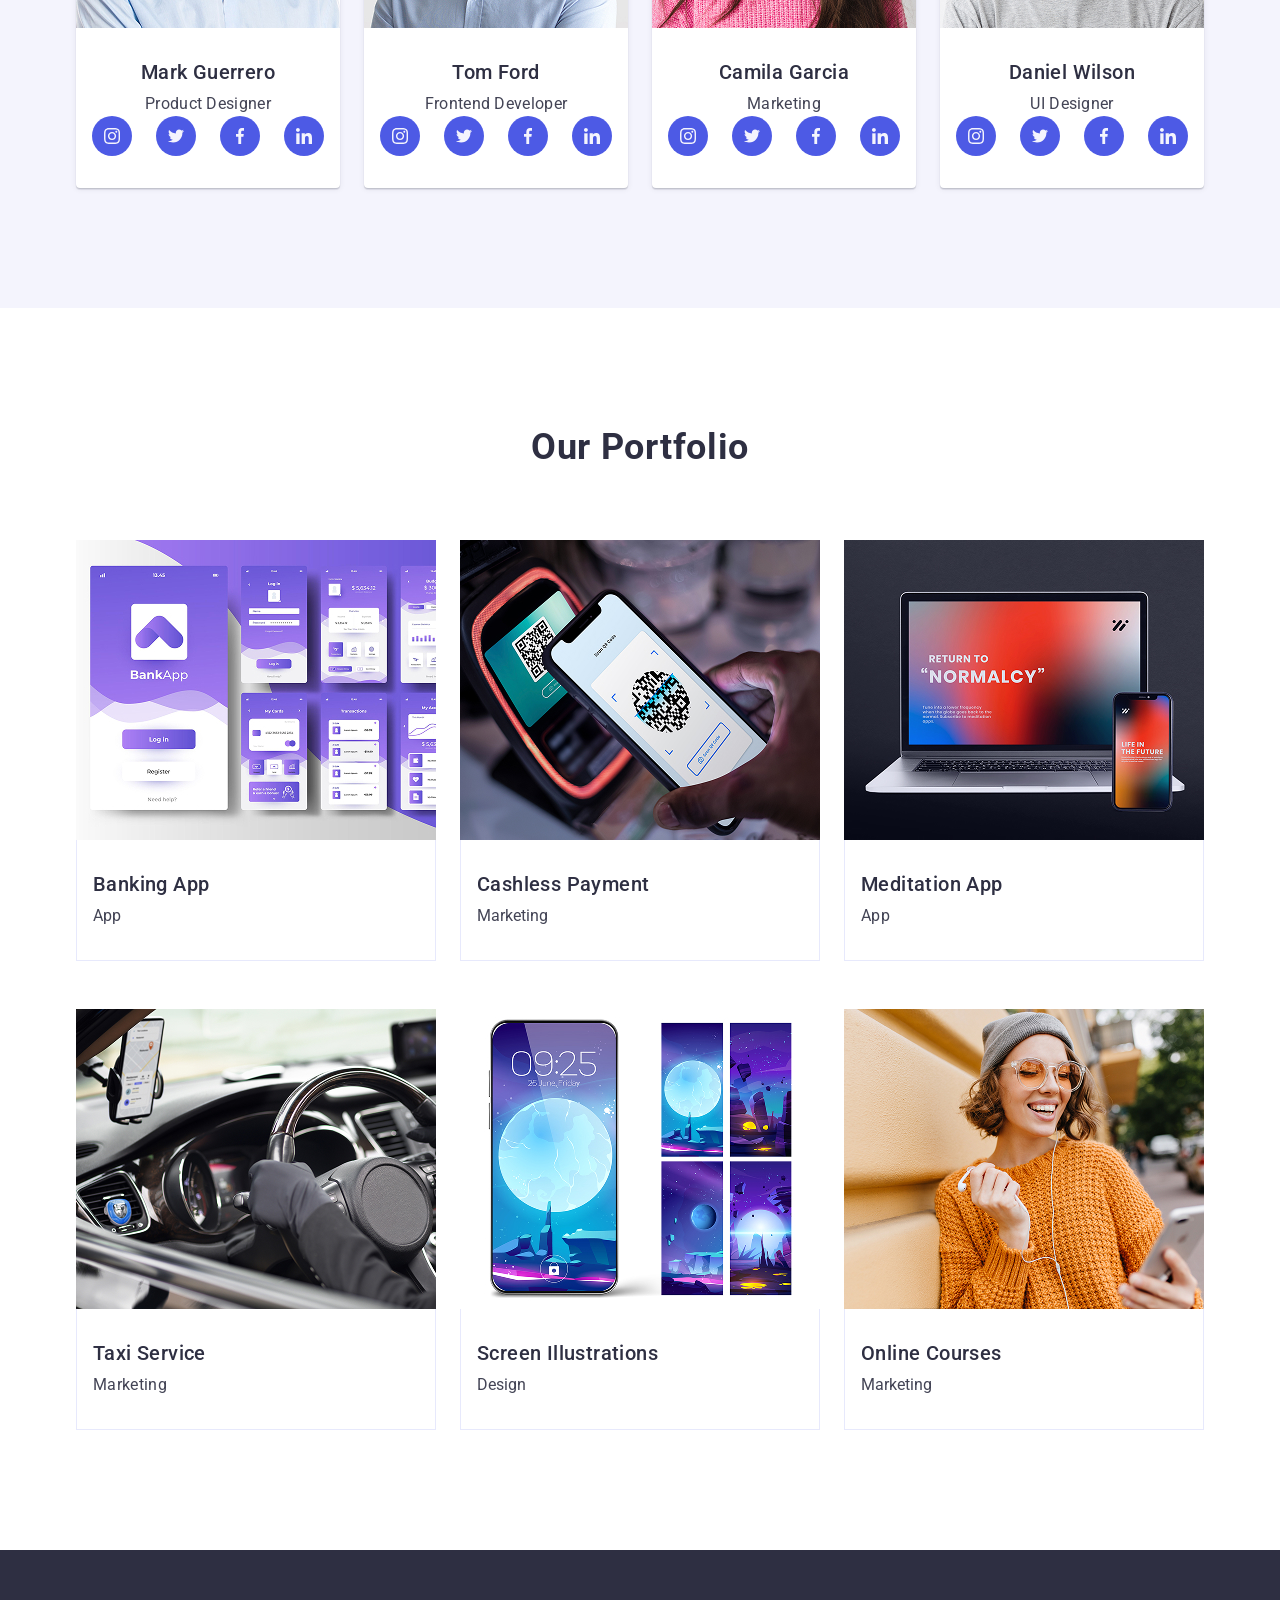
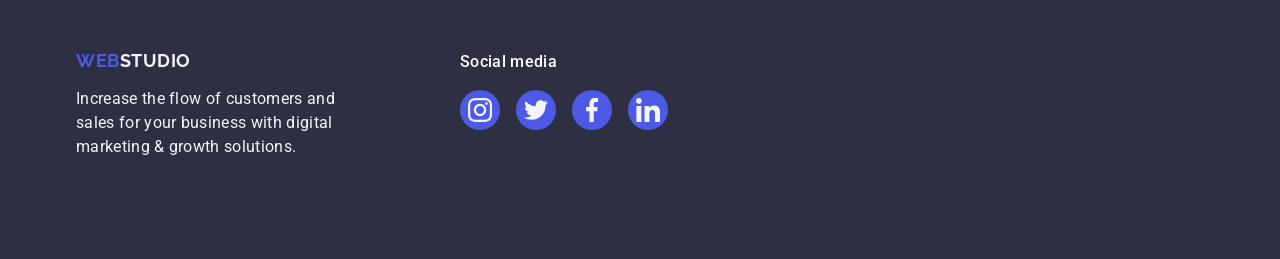
==== commit 181c9c08: "redo" ====
--- a/index.html
+++ b/index.html
@@ -256,34 +256,61 @@
     <h2 class="fourth-title">Our Portfolio</h2>
 
     <ul class="portfolio">
-        <li class="portfolio-items"><img src="./images/cards/img-5.jpg" alt="card1" width="360">
-            <div class="app">
-            <h3 class="names-portfolio">Banking App</h3><p class="description-portfolio">App</p>
-            </div>
-</li>
-            <li class="portfolio-items"><img src="./images/cards/img-4.jpg" alt="card2" width="360">
+        <li class="portfolio-items">
+            <div class="overlay">
+            <img src="./images/cards/img-5.jpg" alt="card1" width="360">
+<p class="overlay-text">14 Stylish and User-Friendly App Design Concepts · Task Manager App · Calorie Tracker App · Exotic Fruit Ecommerce App · Cloud Storage App</p>
+            </div>
+            <div class="app">
+            <h3 class="names-portfolio">Banking App</h3>
+            <p class="description-portfolio">App</p>
+            </div>
+</li>
+            <li class="portfolio-items">
+                <div class="overlay">
+                <img src="./images/cards/img-4.jpg" alt="card2" width="360">
+<p class="overlay-text">14 Stylish and User-Friendly App Design Concepts · Task Manager App · Calorie Tracker App · Exotic Fruit Ecommerce App · Cloud Storage App</p>
+                </div>
             <div class="app">
             <h3 class="names-portfolio">Cashless Payment</h3><p class="description-portfolio">Marketing</p>
             </div>
 </li>
 
-        <li class="portfolio-items"><img src="./images/cards/img-3.jpg" alt="card3" width="360">
+        <li class="portfolio-items">
+            <div class="overlay">
+            <img src="./images/cards/img-3.jpg" alt="card3" width="360">
+<p class="overlay-text">14 Stylish and User-Friendly App Design Concepts · Task Manager App · Calorie Tracker App · Exotic Fruit Ecommerce App · Cloud Storage App</p>
+            </div>
             <div class="app">
             <h3 class="names-portfolio">Meditation App</h3><p class="description-pofrtfolio">App</p>
             </div>
 </li>
-        <li class="portfolio-items"><img src="./images/cards/img-2.jpg" alt="card4" width="360">
+        <li class="portfolio-items">
+            <div class="overlay">
+            <img src="./images/cards/img-2.jpg" alt="card4" width="360">
+<p class="overlay-text">14 Stylish and User-Friendly App Design Concepts · Task Manager App · Calorie Tracker App · Exotic Fruit Ecommerce App · Cloud Storage App</p>
+            </div>
             <div class="app">
             <h3 class="names-portfolio">Taxi Service</h3><p class="description-pofrtfolio">Marketing</p>
             </div>
 </li>
             
-        <li class="portfolio-items"><img src="./images/cards/img-1.jpg" alt="card5" width="360">
+        <li class="portfolio-items">
+            <div class="overlay">
+            <img src="./images/cards/img-1.jpg" alt="card5" width="360">
+<p class="overlay-text">14 Stylish and User-Friendly App Design Concepts · Task Manager App · Calorie Tracker App · Exotic Fruit Ecommerce App · Cloud Storage App</p>
+
+            </div>
             <div class="app">
             <h3 class="names-portfolio">Screen Illustrations</h3><p class="description-potrfolio">Design</p>
             </div>
 </li>
-        <li class="portfolio-items"><img src="./images/cards/img.jpg" alt="card6" width="360">
+        <li class="portfolio-items">
+            <div class="overlay">
+            <img src="./images/cards/img.jpg" alt="card6" width="360">
+<p class="overlay-text">14 Stylish and User-Friendly App Design Concepts · Task Manager App · Calorie Tracker App · Exotic Fruit Ecommerce App · Cloud Storage App</p>
+
+            </div>
             <div class="app">
             <h3 class="names-portfolio">Online Courses</h3><p class="description-potrfolio">Marketing</p>
             </div>
@@ -296,10 +323,48 @@
 
     <footer class="footer">
         <div class="container">
+            <div class="logo-paragraph-footer">
         <a href="./index.html" class="site-logo logo-footer">Web<span class="studio-second">Studio</span></a>
         <p class="footer-paragraph">Increase the flow of customers and sales for your business with digital marketing & growth solutions.</p>
 </div>
-
+    
+
+    <div class="socialmedia-footer">
+        <p class="socialmedia-title-footer">Social media</p>
+<ul class="socialmedia-list-footer">
+    <li class="socialmedia-item-footer">
+        <a href="./index.html" class="social-link">
+        <svg class="socialmedia-icon" width="24" height="24">
+            <use href="./images/icons.svg#icon-instagram"></use>
+        </svg>
+    </a>
+</li>
+
+    <li class="socialmedia-item-footer">
+        <a href="./index.html" class="social-link">
+            <svg class="socialmedia-icon" width="24" height="24">
+            <use href="./images/icons.svg#icon-twitter"></use>
+        </svg>
+    </a>
+</li>
+
+    <li class="socialmedia-item-footer">
+        <a href="./index.html" class="social-link">
+        <svg class="socialmedia-icon" width="24" height="24">
+            <use href="./images/icons.svg#icon-vector"></use>
+        </svg>
+    </a>
+</li>
+    <li class="socialmedia-item-footer">
+        <a href="./index.html" class="social-link">
+        <svg class="socialmedia-icon" width="24" height="24">
+            <use href="./images/icons.svg#icon-linkedin"></use>
+        </svg>
+    </a>
+</li>
+</ul>
+</div>
+</div>
     </footer>
 
 </body>
--- a/css/css.css
+++ b/css/css.css
@@ -201,6 +201,7 @@
 }
 
 .nav-panel {
+    
     display: flex;
     align-items: center;
 }
@@ -374,8 +375,38 @@
 
 .portfolio-items {
 width: calc((100% - 48px) / 3); 
-}
-
+transition: box-shadow 250ms cubic-bezier(0.4, 0, 0.2, 1);
+}
+
+.portfolio-items:hover {
+    box-shadow: 0px 1px 6px rgba(46, 47, 66, 0.08), 0px 1px 1px rgba(46, 47, 66, 0.16), 0px 2px 1px rgba(46, 47, 66, 0.08);
+}
+
+
+.overlay {
+    position:relative;
+    overflow:hidden;
+}
+
+.overlay-text {
+    position: absolute;
+    top: 0;
+    font-size: 16px;
+     line-height: 1.5;
+     letter-spacing: 0.02em;
+     color: #f4f4fd;
+     padding: 40px 32px;
+     background-color: #4d5ae5;
+     height: 100%;
+     width: 100%;
+      transform: translateY(100%);
+      transition: transform 250ms cubic-bezier(0.4, 0, 0.2, 1); 
+
+}
+
+.portfolio-items:hover .overlay-text{
+    transform: translateY(0%);
+}
 
 .app {
     padding: 32px 16px;
@@ -462,4 +493,33 @@
     height: 4px;
     background-color: #404bbf;
     border-radius: 2px;
+}
+
+.footer .container {
+    display: flex;
+    align-items: baseline;
+}
+
+.logo-paragraph-footer {
+    margin-right: 120px;
+
+}
+
+.socialmedia-title-footer {
+    font-weight: 500;
+    font-size: 16px;
+    line-height: 1.5;
+    letter-spacing: 0.02em;
+    color:  #FFFFFF;
+    margin-bottom: 16px;
+}
+
+.socialmedia-list-footer {
+display: flex;
+gap: 16px;
+}
+
+.socialmedia-item-footer {
+    width: 40px;
+    height: 40px;
 }
